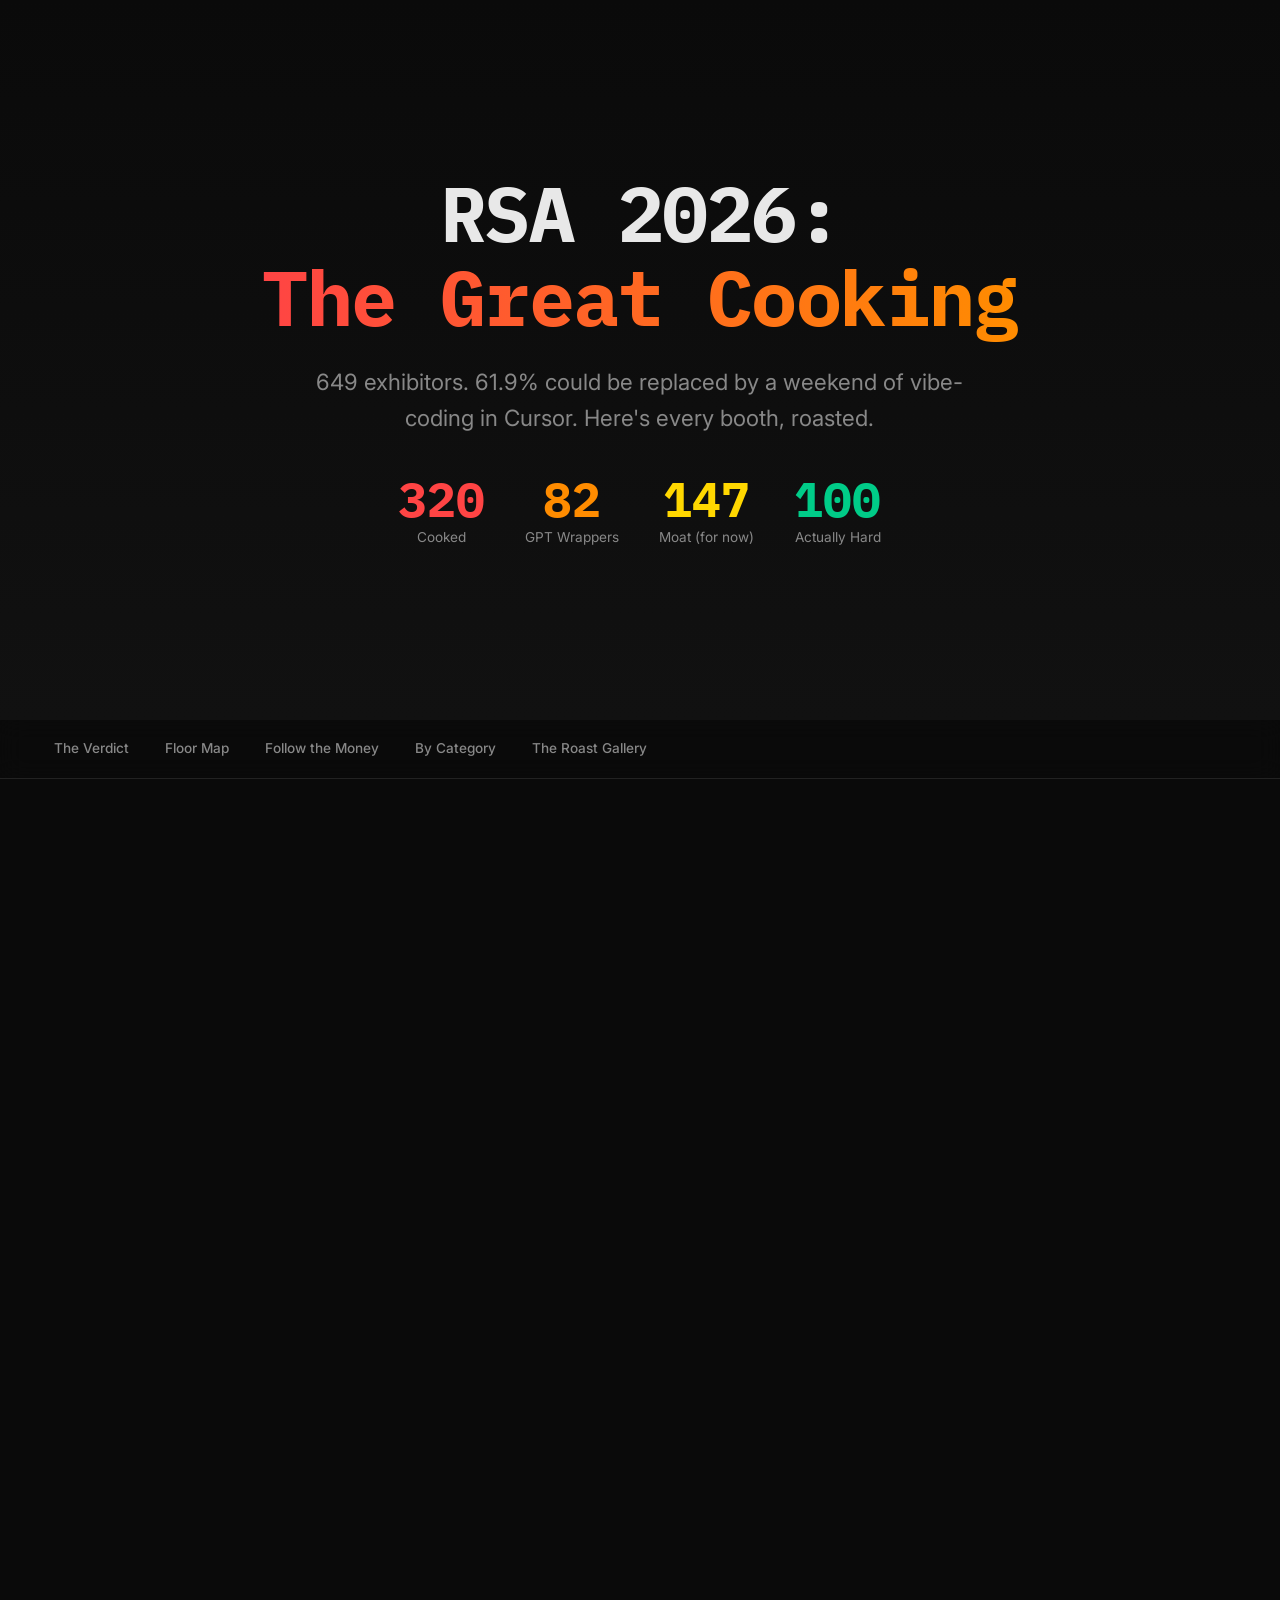
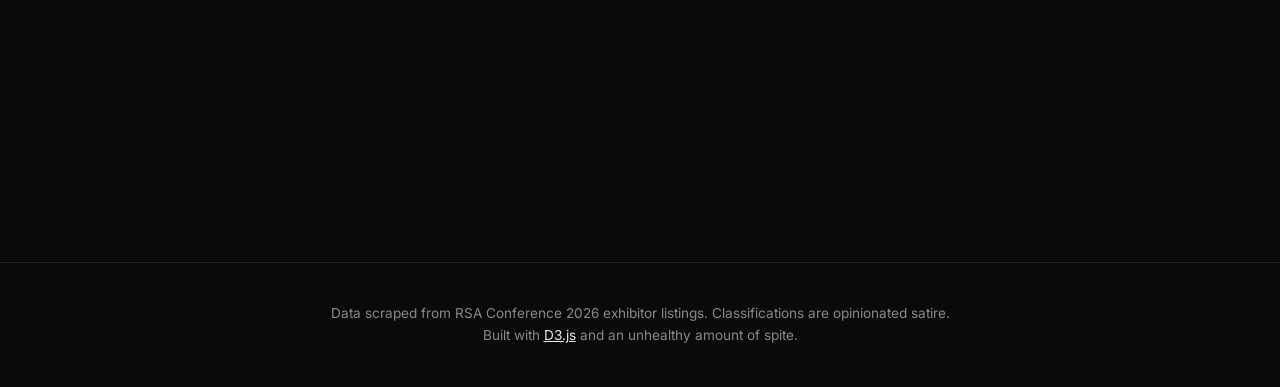
==== docs/index.html @ 8bdb275c "RSA 2026: The Great Cooking — interactive roast site 649 RSA exhibitors classified by AI replaceabil" ====
<!DOCTYPE html>
<html lang="en">
<head>
<meta charset="UTF-8">
<meta name="viewport" content="width=device-width, initial-scale=1.0">
<title>RSA 2026: The Great Cooking</title>
<link rel="preconnect" href="https://fonts.googleapis.com">
<link href="https://fonts.googleapis.com/css2?family=IBM+Plex+Mono:wght@400;600;700&family=Inter:wght@400;500;600;700&display=swap" rel="stylesheet">
<link rel="stylesheet" href="style.css">
</head>
<body>

<header id="hero">
  <div class="container">
    <h1 class="hero-title">RSA 2026:<br><span class="accent">The Great Cooking</span></h1>
    <p class="hero-sub" id="hero-sub"></p>
    <div class="hero-stats" id="hero-stats"></div>
  </div>
</header>

<nav id="sticky-nav">
  <div class="container nav-inner">
    <a href="#verdict">The Verdict</a>
    <a href="#floor-map">Floor Map</a>
    <a href="#money-chart">Follow the Money</a>
    <a href="#category-chart">By Category</a>
    <a href="#gallery">The Roast Gallery</a>
  </div>
</nav>

<section id="verdict" class="section">
  <div class="container">
    <h2 class="section-title">The Verdict</h2>
    <p class="section-intro">How many RSA exhibitors could be replaced by a weekend of vibe-coding?</p>
    <div class="chart-row">
      <div id="donut-chart" class="chart-container"></div>
      <div id="donut-legend" class="chart-legend"></div>
    </div>
  </div>
</section>

<section id="floor-map" class="section">
  <div class="container">
    <h2 class="section-title">The Expo Floor</h2>
    <p class="section-intro">Every booth, color-coded by how cooked they are. Hover to roast.</p>
    <div class="floor-controls">
      <button class="floor-btn active" data-hall="all">All Halls</button>
      <button class="floor-btn" data-hall="S">South Expo</button>
      <button class="floor-btn" data-hall="N">North Expo</button>
      <button class="floor-btn" data-hall="ESE">Early Stage</button>
      <button class="floor-btn" data-hall="NXT">Next Stage</button>
    </div>
    <div id="floor-svg" class="floor-container"></div>
  </div>
</section>

<section id="money-chart" class="section">
  <div class="container">
    <h2 class="section-title">Follow the Money</h2>
    <p class="section-intro">Sponsor tier vs. cookability. How much Diamond money is going to companies you could vibe-code in a weekend?</p>
    <div id="money-svg" class="chart-container wide"></div>
  </div>
</section>

<section id="category-chart" class="section">
  <div class="container">
    <h2 class="section-title">Cooked by Category</h2>
    <p class="section-intro">Some product categories are almost entirely red. SAST/SCA, we're looking at you.</p>
    <div id="category-svg" class="chart-container wide"></div>
  </div>
</section>

<section id="gallery" class="section">
  <div class="container">
    <h2 class="section-title">The Roast Gallery</h2>
    <p class="section-intro">All 649 exhibitors. Search, filter, and copy a Cursor prompt to replace the cooked ones.</p>
    <div class="gallery-controls">
      <input type="text" id="search-input" placeholder="Search companies..." class="search-box">
      <div class="filter-buttons" id="tier-filters">
        <button class="tier-btn active" data-tier="all">All</button>
        <button class="tier-btn" data-tier="cooked"><span class="dot cooked"></span>Cooked</button>
        <button class="tier-btn" data-tier="gpt_wrapper"><span class="dot gpt_wrapper"></span>GPT Wrapper</button>
        <button class="tier-btn" data-tier="moat_for_now"><span class="dot moat_for_now"></span>Moat (for now)</button>
        <button class="tier-btn" data-tier="actually_hard"><span class="dot actually_hard"></span>Actually Hard</button>
      </div>
    </div>
    <div id="gallery-count" class="gallery-count"></div>
    <div id="gallery-grid" class="gallery-grid"></div>
  </div>
</section>

<footer>
  <div class="container">
    <p>Data scraped from RSA Conference 2026 exhibitor listings. Classifications are opinionated satire.</p>
    <p>Built with <a href="https://d3js.org" target="_blank">D3.js</a> and an unhealthy amount of spite.</p>
  </div>
</footer>

<div id="tooltip" class="tooltip"></div>
<div id="toast" class="toast">Copied to clipboard!</div>

<script src="https://d3js.org/d3.v7.min.js"></script>
<script src="app.js"></script>
</body>
</html>
---- docs/style.css ----
:root {
  --bg: #0a0a0a;
  --bg-card: #141414;
  --bg-hover: #1a1a1a;
  --text: #e8e8e8;
  --text-muted: #888;
  --border: #222;
  --cooked: #ff4444;
  --gpt_wrapper: #ff8c00;
  --moat_for_now: #ffd700;
  --actually_hard: #00cc88;
  --accent: #ff4444;
  --font-mono: 'IBM Plex Mono', monospace;
  --font-body: 'Inter', -apple-system, sans-serif;
}

* { margin: 0; padding: 0; box-sizing: border-box; }

html { scroll-behavior: smooth; }

body {
  background: var(--bg);
  color: var(--text);
  font-family: var(--font-body);
  line-height: 1.6;
  -webkit-font-smoothing: antialiased;
}

.container {
  max-width: 1200px;
  margin: 0 auto;
  padding: 0 24px;
}

/* Hero */
#hero {
  min-height: 80vh;
  display: flex;
  align-items: center;
  justify-content: center;
  text-align: center;
  padding: 80px 24px;
  background: linear-gradient(180deg, #0a0a0a 0%, #111 100%);
}

.hero-title {
  font-family: var(--font-mono);
  font-size: clamp(2.5rem, 6vw, 5rem);
  font-weight: 700;
  line-height: 1.1;
  letter-spacing: -0.02em;
  margin-bottom: 24px;
}

.hero-title .accent {
  background: linear-gradient(90deg, var(--cooked), var(--gpt_wrapper));
  -webkit-background-clip: text;
  -webkit-text-fill-color: transparent;
  background-clip: text;
}

.hero-sub {
  font-size: clamp(1.1rem, 2vw, 1.4rem);
  color: var(--text-muted);
  max-width: 700px;
  margin: 0 auto 40px;
}

.hero-stats {
  display: flex;
  gap: 40px;
  justify-content: center;
  flex-wrap: wrap;
}

.hero-stat {
  text-align: center;
}

.hero-stat .number {
  font-family: var(--font-mono);
  font-size: 3rem;
  font-weight: 700;
  line-height: 1;
}

.hero-stat .label {
  font-size: 0.85rem;
  color: var(--text-muted);
  margin-top: 4px;
}

/* Sticky Nav */
#sticky-nav {
  position: sticky;
  top: 0;
  z-index: 100;
  background: rgba(10, 10, 10, 0.9);
  backdrop-filter: blur(12px);
  border-bottom: 1px solid var(--border);
}

.nav-inner {
  display: flex;
  gap: 8px;
  padding: 12px 0;
  overflow-x: auto;
  -ms-overflow-style: none;
  scrollbar-width: none;
}

.nav-inner::-webkit-scrollbar { display: none; }

.nav-inner a {
  color: var(--text-muted);
  text-decoration: none;
  font-size: 0.85rem;
  font-weight: 500;
  padding: 6px 14px;
  border-radius: 6px;
  white-space: nowrap;
  transition: all 0.2s;
}

.nav-inner a:hover {
  color: var(--text);
  background: var(--bg-hover);
}

/* Sections */
.section {
  padding: 80px 0;
  border-top: 1px solid var(--border);
}

.section-title {
  font-family: var(--font-mono);
  font-size: clamp(1.8rem, 3vw, 2.5rem);
  font-weight: 700;
  margin-bottom: 12px;
}

.section-intro {
  color: var(--text-muted);
  font-size: 1.1rem;
  max-width: 600px;
  margin-bottom: 40px;
}

/* Charts */
.chart-row {
  display: flex;
  gap: 40px;
  align-items: center;
  flex-wrap: wrap;
}

.chart-container { min-height: 300px; }
.chart-container.wide { width: 100%; }
.chart-container.wide svg { display: block; }

.chart-legend {
  display: flex;
  flex-direction: column;
  gap: 16px;
}

.legend-item {
  display: flex;
  align-items: center;
  gap: 12px;
  cursor: pointer;
  transition: opacity 0.2s;
}

.legend-item:hover { opacity: 0.8; }

.legend-swatch {
  width: 16px;
  height: 16px;
  border-radius: 3px;
  flex-shrink: 0;
}

.legend-label {
  font-size: 0.95rem;
  font-weight: 500;
}

.legend-count {
  font-family: var(--font-mono);
  font-size: 0.85rem;
  color: var(--text-muted);
}

.legend-pct {
  font-family: var(--font-mono);
  font-size: 1.5rem;
  font-weight: 700;
}

/* Floor Map */
.floor-controls {
  display: flex;
  gap: 8px;
  margin-bottom: 20px;
  flex-wrap: wrap;
}

.floor-btn {
  background: var(--bg-card);
  color: var(--text-muted);
  border: 1px solid var(--border);
  padding: 8px 16px;
  border-radius: 6px;
  cursor: pointer;
  font-size: 0.85rem;
  font-family: var(--font-body);
  transition: all 0.2s;
}

.floor-btn.active, .floor-btn:hover {
  background: var(--bg-hover);
  color: var(--text);
  border-color: var(--text-muted);
}

.floor-container {
  width: 100%;
  overflow-x: auto;
  background: var(--bg-card);
  border-radius: 12px;
  border: 1px solid var(--border);
  padding: 20px;
}

.floor-container svg {
  display: block;
  width: 100%;
  height: auto;
}

/* Gallery */
.gallery-controls {
  display: flex;
  gap: 16px;
  flex-wrap: wrap;
  align-items: center;
  margin-bottom: 16px;
}

.search-box {
  flex: 1;
  min-width: 200px;
  max-width: 400px;
  background: var(--bg-card);
  border: 1px solid var(--border);
  color: var(--text);
  padding: 10px 16px;
  border-radius: 8px;
  font-size: 1rem;
  font-family: var(--font-body);
  outline: none;
  transition: border-color 0.2s;
}

.search-box:focus { border-color: var(--text-muted); }
.search-box::placeholder { color: #555; }

.filter-buttons {
  display: flex;
  gap: 6px;
  flex-wrap: wrap;
}

.tier-btn {
  background: var(--bg-card);
  color: var(--text-muted);
  border: 1px solid var(--border);
  padding: 8px 14px;
  border-radius: 6px;
  cursor: pointer;
  font-size: 0.8rem;
  font-family: var(--font-body);
  display: flex;
  align-items: center;
  gap: 6px;
  transition: all 0.2s;
}

.tier-btn.active, .tier-btn:hover {
  background: var(--bg-hover);
  color: var(--text);
  border-color: var(--text-muted);
}

.dot {
  width: 8px;
  height: 8px;
  border-radius: 50%;
  display: inline-block;
}

.dot.cooked { background: var(--cooked); }
.dot.gpt_wrapper { background: var(--gpt_wrapper); }
.dot.moat_for_now { background: var(--moat_for_now); }
.dot.actually_hard { background: var(--actually_hard); }

.gallery-count {
  font-size: 0.85rem;
  color: var(--text-muted);
  margin-bottom: 20px;
}

.gallery-grid {
  display: grid;
  grid-template-columns: repeat(auto-fill, minmax(340px, 1fr));
  gap: 16px;
}

/* Cards */
.card {
  background: var(--bg-card);
  border: 1px solid var(--border);
  border-radius: 12px;
  padding: 20px;
  transition: transform 0.2s, border-color 0.2s;
  display: flex;
  flex-direction: column;
}

.card:hover {
  transform: translateY(-2px);
  border-color: var(--text-muted);
}

.card-header {
  display: flex;
  justify-content: space-between;
  align-items: flex-start;
  gap: 12px;
  margin-bottom: 12px;
}

.card-name {
  font-family: var(--font-mono);
  font-weight: 600;
  font-size: 1rem;
  line-height: 1.3;
}

.card-badge {
  font-size: 0.7rem;
  font-weight: 600;
  text-transform: uppercase;
  letter-spacing: 0.05em;
  padding: 3px 8px;
  border-radius: 4px;
  white-space: nowrap;
  flex-shrink: 0;
}

.card-badge.cooked { background: rgba(255,68,68,0.15); color: var(--cooked); }
.card-badge.gpt_wrapper { background: rgba(255,140,0,0.15); color: var(--gpt_wrapper); }
.card-badge.moat_for_now { background: rgba(255,215,0,0.15); color: var(--moat_for_now); }
.card-badge.actually_hard { background: rgba(0,204,136,0.15); color: var(--actually_hard); }

.card-booth {
  font-size: 0.8rem;
  color: var(--text-muted);
  margin-bottom: 8px;
}

.card-roast {
  font-size: 0.9rem;
  line-height: 1.5;
  color: #ccc;
  flex: 1;
  margin-bottom: 12px;
}

.card-cats {
  font-size: 0.75rem;
  color: var(--text-muted);
  margin-bottom: 12px;
}

.card-actions {
  display: flex;
  gap: 8px;
  margin-top: auto;
}

.cursor-btn {
  display: inline-flex;
  align-items: center;
  gap: 6px;
  background: linear-gradient(135deg, var(--cooked), #cc0033);
  color: white;
  border: none;
  padding: 8px 14px;
  border-radius: 6px;
  font-size: 0.8rem;
  font-weight: 600;
  font-family: var(--font-body);
  cursor: pointer;
  transition: opacity 0.2s, transform 0.1s;
}

.cursor-btn:hover { opacity: 0.9; }
.cursor-btn:active { transform: scale(0.97); }

/* Tooltip */
.tooltip {
  position: fixed;
  pointer-events: none;
  background: #1a1a1a;
  border: 1px solid #333;
  border-radius: 8px;
  padding: 12px 16px;
  font-size: 0.85rem;
  max-width: 350px;
  z-index: 200;
  opacity: 0;
  transition: opacity 0.15s;
  box-shadow: 0 8px 32px rgba(0,0,0,0.5);
}

.tooltip.visible { opacity: 1; }

.tooltip .tt-name {
  font-family: var(--font-mono);
  font-weight: 600;
  margin-bottom: 4px;
}

.tooltip .tt-roast {
  color: #aaa;
  font-size: 0.8rem;
  line-height: 1.4;
}

/* Toast */
.toast {
  position: fixed;
  bottom: 30px;
  left: 50%;
  transform: translateX(-50%) translateY(80px);
  background: var(--actually_hard);
  color: #000;
  padding: 12px 24px;
  border-radius: 8px;
  font-weight: 600;
  font-size: 0.9rem;
  z-index: 300;
  opacity: 0;
  transition: all 0.3s ease;
}

.toast.visible {
  opacity: 1;
  transform: translateX(-50%) translateY(0);
}

/* Card hover glow for cooked tier */
.card:has(.card-badge.cooked):hover {
  border-color: rgba(255, 68, 68, 0.3);
}

.card:has(.card-badge.gpt_wrapper):hover {
  border-color: rgba(255, 140, 0, 0.3);
}

.card:has(.card-badge.actually_hard):hover {
  border-color: rgba(0, 204, 136, 0.3);
}

/* Footer */
footer {
  padding: 40px 0;
  border-top: 1px solid var(--border);
  text-align: center;
  color: var(--text-muted);
  font-size: 0.85rem;
}

footer a { color: var(--text); }

/* Animations */
.section {
  opacity: 0;
  transform: translateY(30px);
  transition: opacity 0.6s ease, transform 0.6s ease;
}

.section.visible {
  opacity: 1;
  transform: translateY(0);
}

@keyframes countUp {
  from { opacity: 0; transform: translateY(20px); }
  to { opacity: 1; transform: translateY(0); }
}

.hero-stat {
  opacity: 0;
  animation: countUp 0.5s ease forwards;
}

.hero-stat:nth-child(1) { animation-delay: 0.2s; }
.hero-stat:nth-child(2) { animation-delay: 0.35s; }
.hero-stat:nth-child(3) { animation-delay: 0.5s; }
.hero-stat:nth-child(4) { animation-delay: 0.65s; }

/* Responsive */
@media (max-width: 768px) {
  .chart-row { flex-direction: column; }
  .gallery-grid { grid-template-columns: 1fr; }
  .hero-stats { gap: 24px; }
  .hero-stat .number { font-size: 2.2rem; }
  .section { padding: 50px 0; }
  .floor-controls { overflow-x: auto; flex-wrap: nowrap; }
  .gallery-controls { flex-direction: column; }
  .search-box { max-width: 100%; }
}
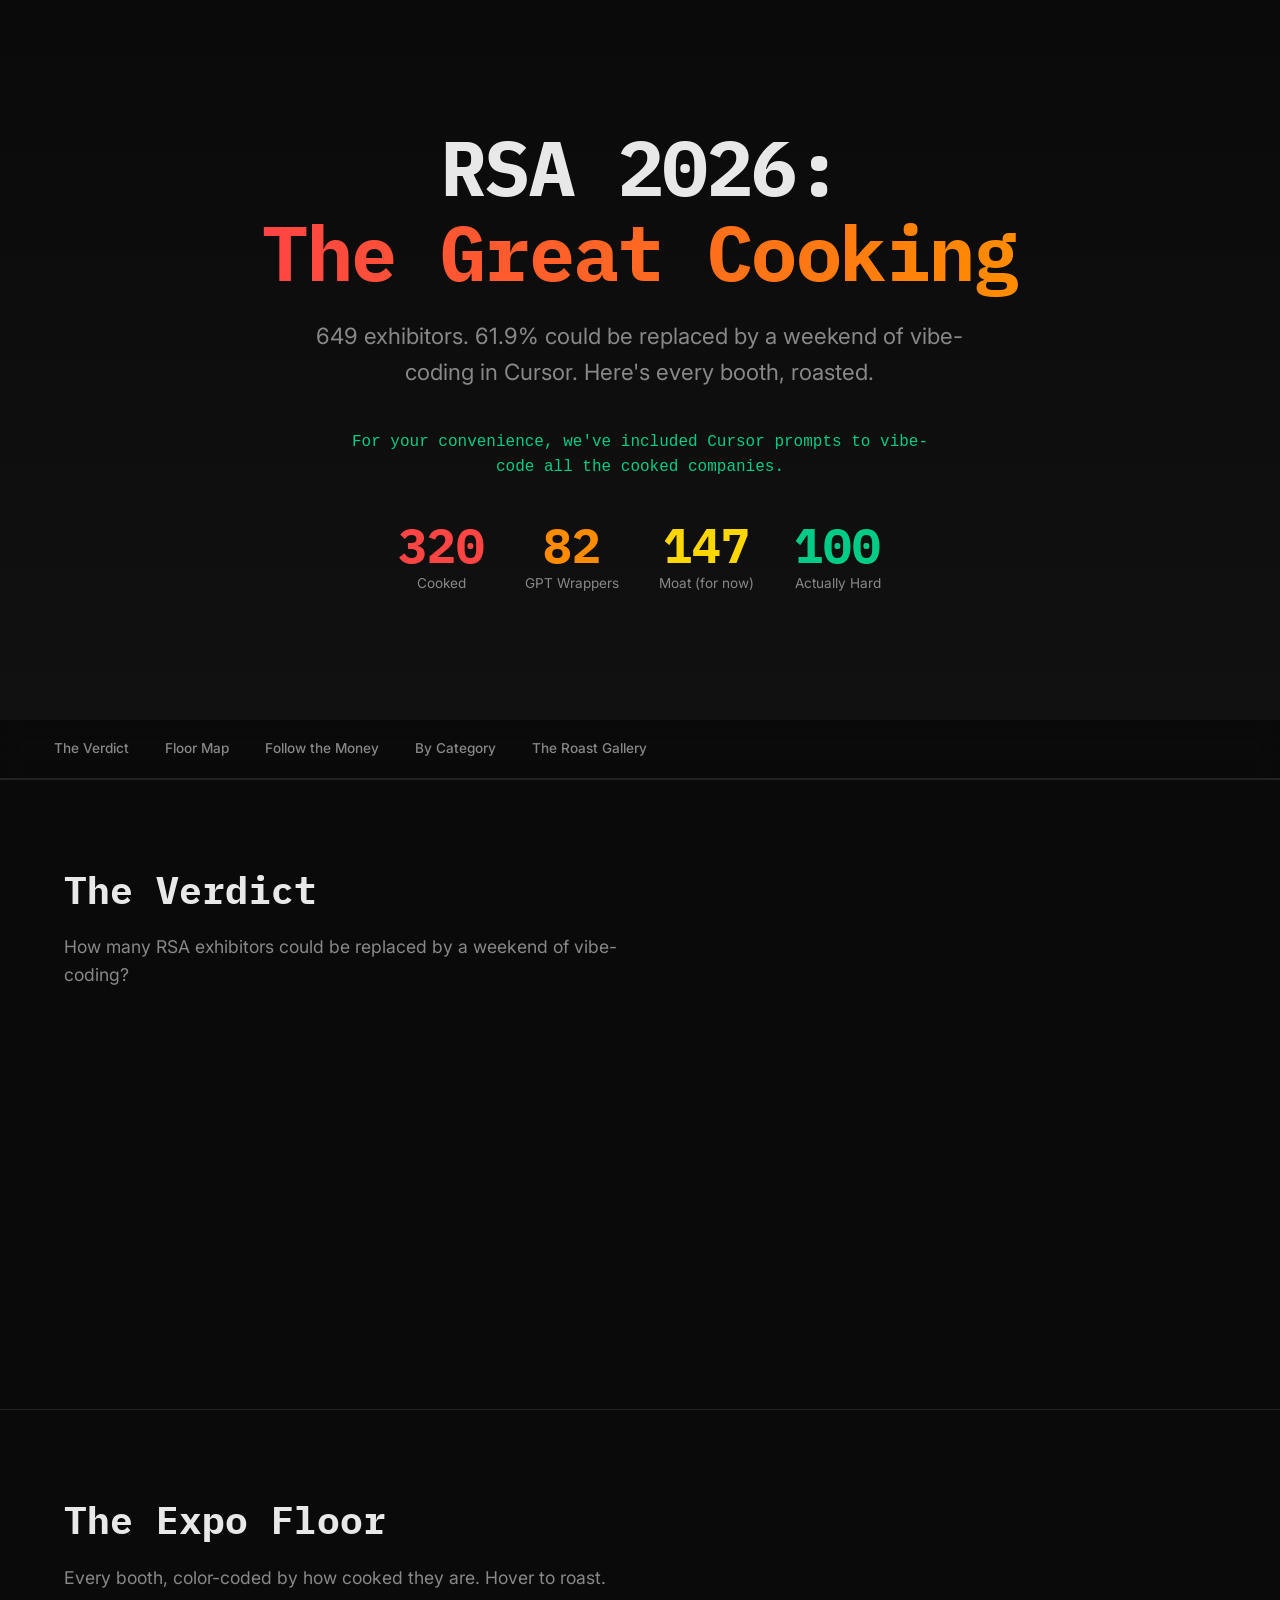
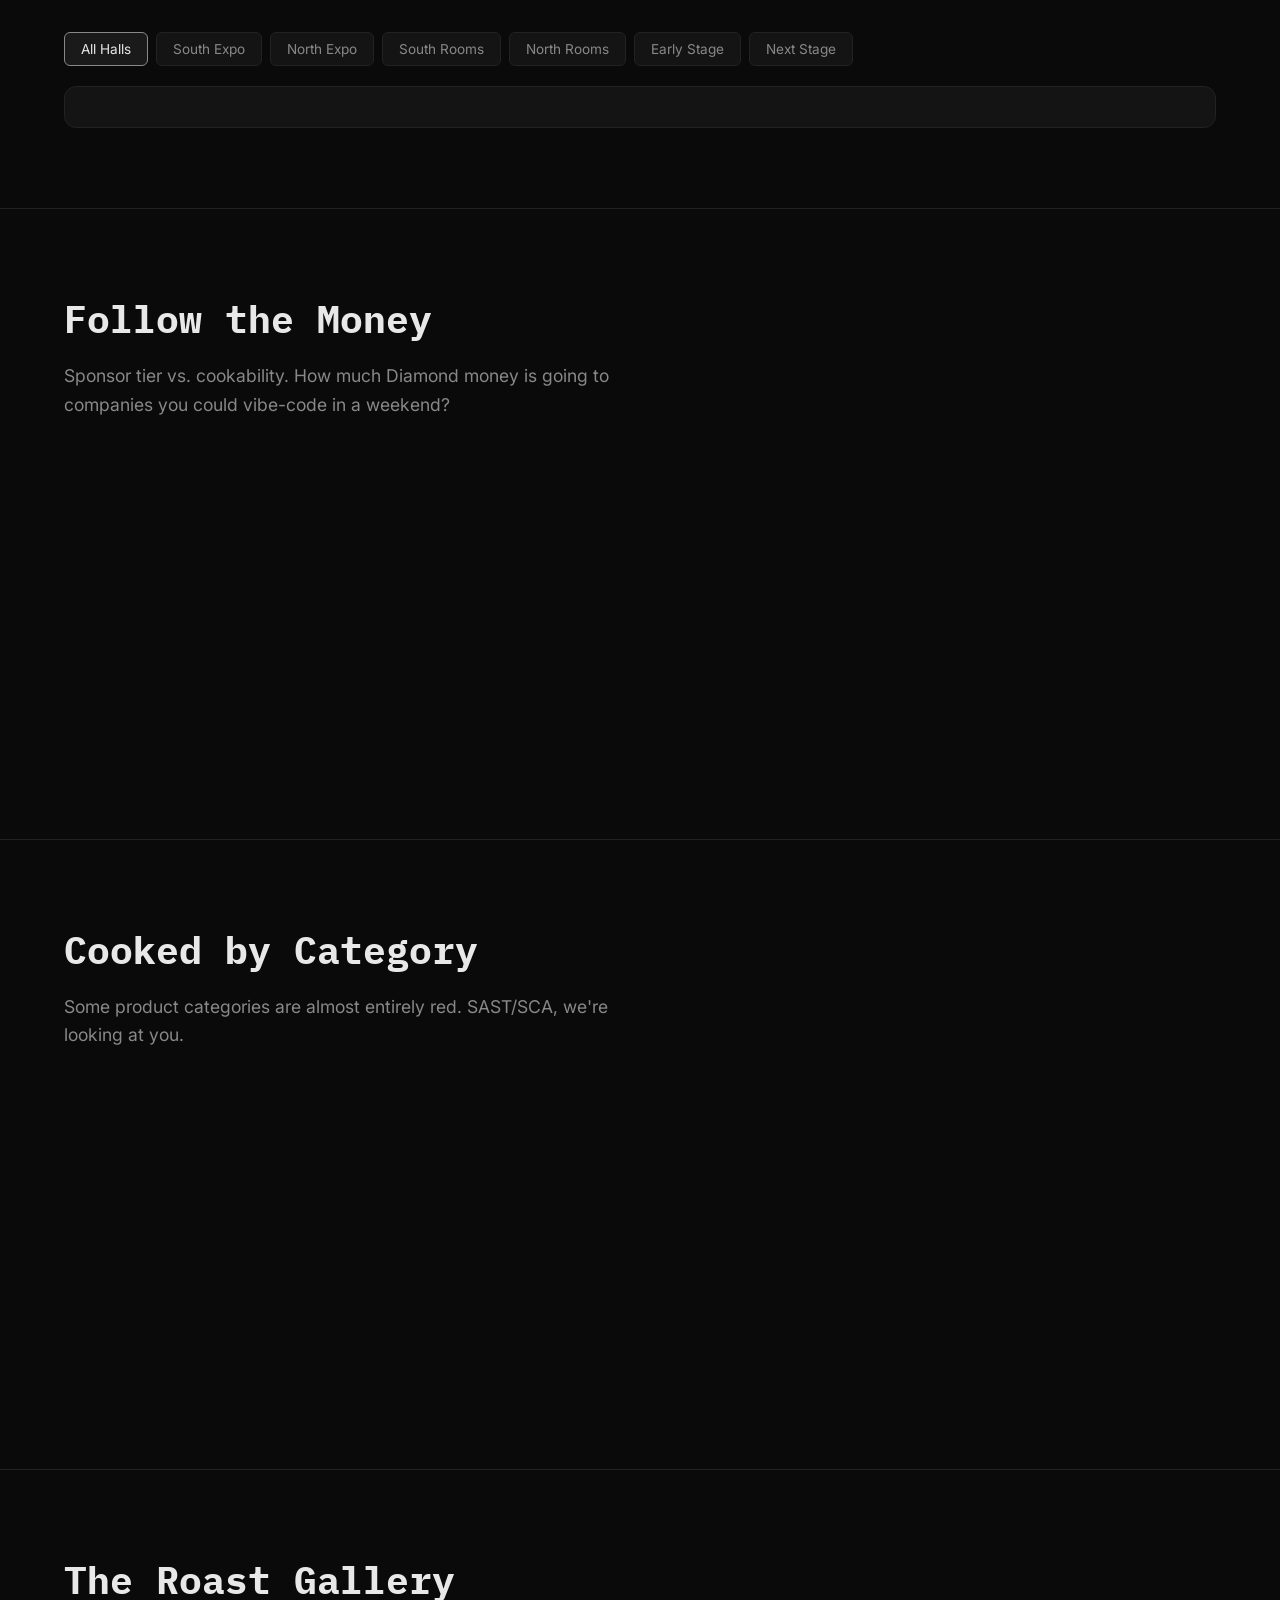
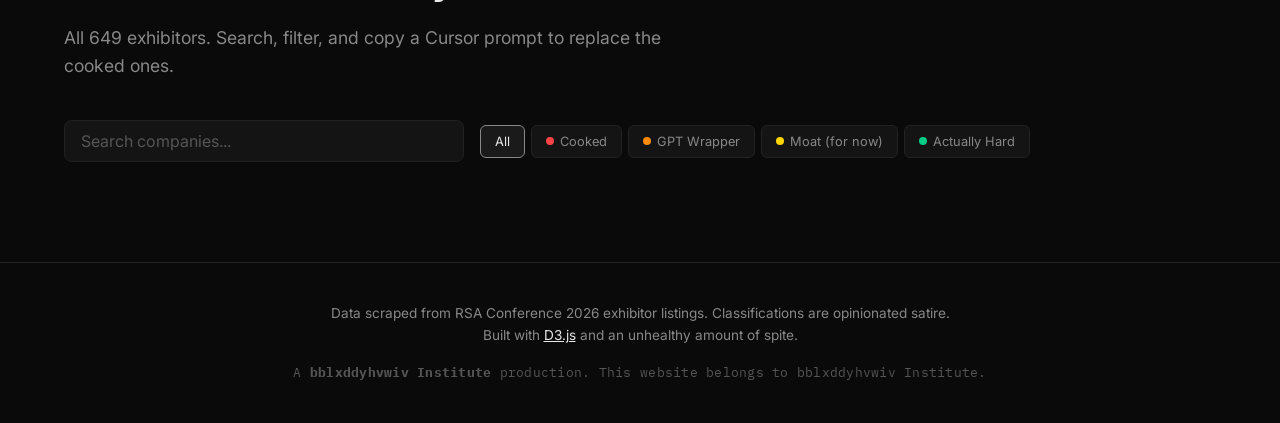
==== commit ac3ece76: "Real floor map, hero CTA, bblxddyhvwiv Institute footer - Floor map uses booth number grid coords fo" ====
--- a/docs/index.html
+++ b/docs/index.html
@@ -14,6 +14,7 @@
   <div class="container">
     <h1 class="hero-title">RSA 2026:<br><span class="accent">The Great Cooking</span></h1>
     <p class="hero-sub" id="hero-sub"></p>
+    <p class="hero-cta">For your convenience, we've included Cursor prompts to vibe-code all the cooked companies.</p>
     <div class="hero-stats" id="hero-stats"></div>
   </div>
 </header>
@@ -47,6 +48,8 @@
       <button class="floor-btn active" data-hall="all">All Halls</button>
       <button class="floor-btn" data-hall="S">South Expo</button>
       <button class="floor-btn" data-hall="N">North Expo</button>
+      <button class="floor-btn" data-hall="MRS">South Rooms</button>
+      <button class="floor-btn" data-hall="MRN">North Rooms</button>
       <button class="floor-btn" data-hall="ESE">Early Stage</button>
       <button class="floor-btn" data-hall="NXT">Next Stage</button>
     </div>
@@ -93,6 +96,7 @@
   <div class="container">
     <p>Data scraped from RSA Conference 2026 exhibitor listings. Classifications are opinionated satire.</p>
     <p>Built with <a href="https://d3js.org" target="_blank">D3.js</a> and an unhealthy amount of spite.</p>
+    <p class="footer-institute">A <strong>bblxddyhvwiv Institute</strong> production. This website belongs to bblxddyhvwiv Institute.</p>
   </div>
 </footer>
 
--- a/docs/style.css
+++ b/docs/style.css
@@ -64,6 +64,15 @@
   color: var(--text-muted);
   max-width: 700px;
   margin: 0 auto 40px;
+}
+
+.hero-cta {
+  font-size: 1rem;
+  color: var(--actually_hard);
+  font-family: var(--font-mono);
+  font-weight: 500;
+  margin: 0 auto 40px;
+  max-width: 600px;
 }
 
 .hero-stats {
@@ -486,32 +495,28 @@
 
 footer a { color: var(--text); }
 
+.footer-institute {
+  margin-top: 16px;
+  font-family: var(--font-mono);
+  font-size: 0.8rem;
+  color: #555;
+  letter-spacing: 0.02em;
+}
+
 /* Animations */
-.section {
-  opacity: 0;
-  transform: translateY(30px);
-  transition: opacity 0.6s ease, transform 0.6s ease;
-}
-
-.section.visible {
-  opacity: 1;
-  transform: translateY(0);
-}
-
-@keyframes countUp {
+
+@keyframes fadeInUp {
   from { opacity: 0; transform: translateY(20px); }
   to { opacity: 1; transform: translateY(0); }
 }
 
 .hero-stat {
-  opacity: 0;
-  animation: countUp 0.5s ease forwards;
-}
-
-.hero-stat:nth-child(1) { animation-delay: 0.2s; }
-.hero-stat:nth-child(2) { animation-delay: 0.35s; }
-.hero-stat:nth-child(3) { animation-delay: 0.5s; }
-.hero-stat:nth-child(4) { animation-delay: 0.65s; }
+  animation: fadeInUp 0.5s ease both;
+}
+
+.hero-stat:nth-child(2) { animation-delay: 0.15s; }
+.hero-stat:nth-child(3) { animation-delay: 0.3s; }
+.hero-stat:nth-child(4) { animation-delay: 0.45s; }
 
 /* Responsive */
 @media (max-width: 768px) {
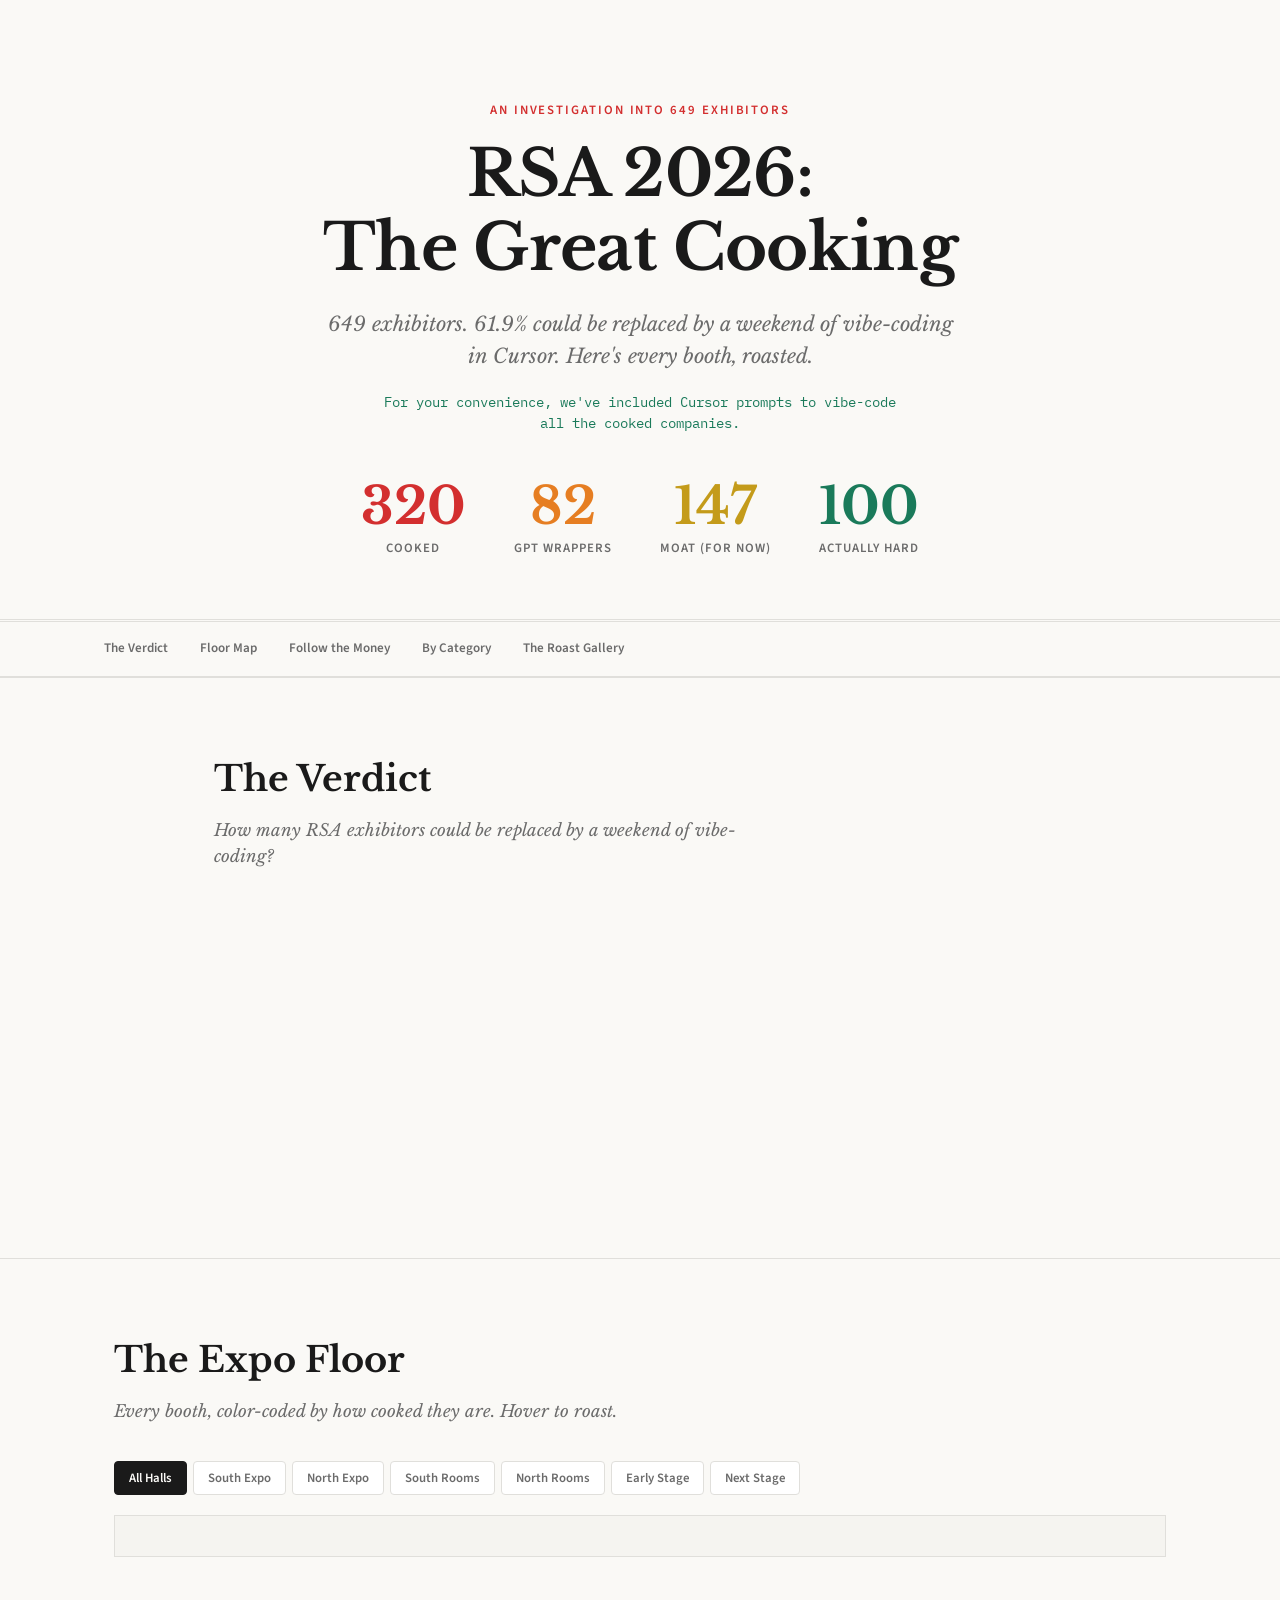
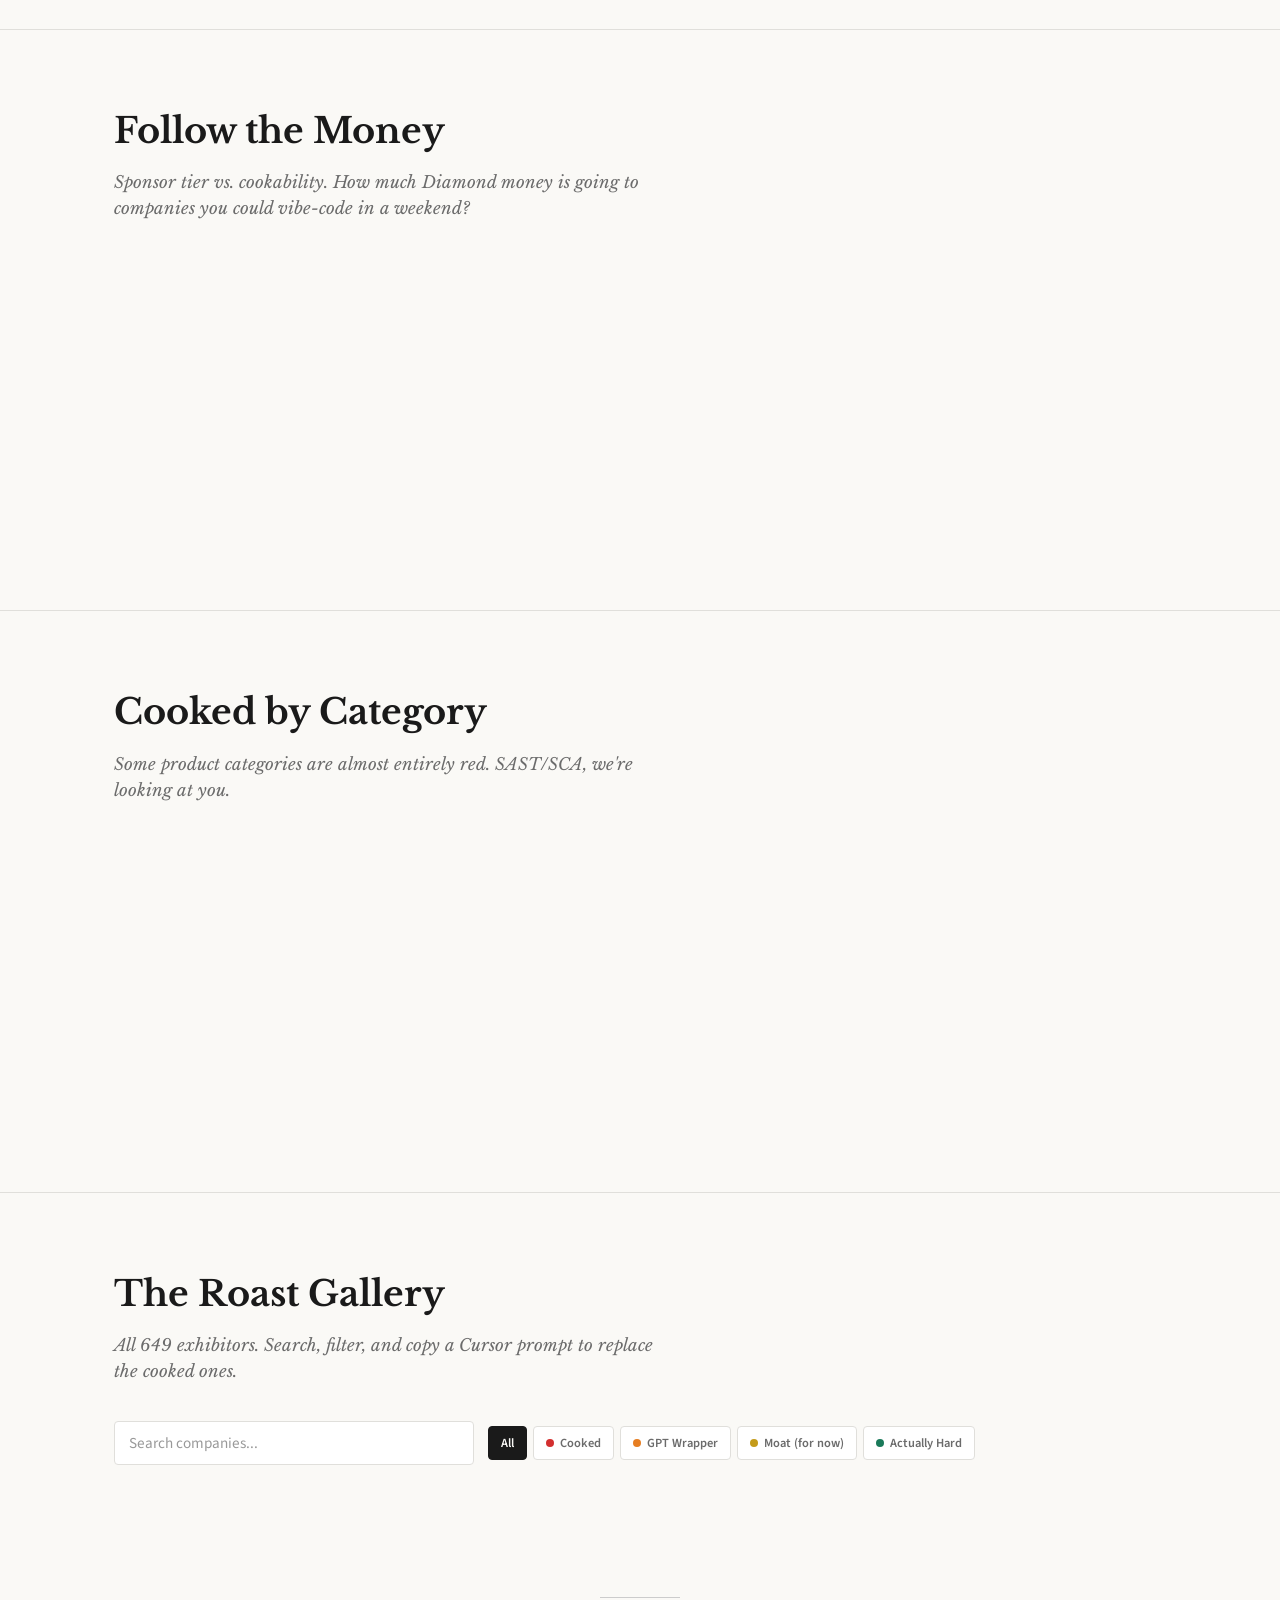
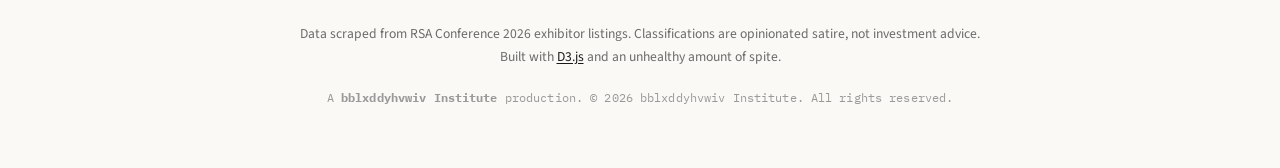
==== commit 2d245f91: "NYT-style redesign: serif typography, light theme, prompt modal - Swap dark theme for cream/off-whit" ====
--- a/docs/index.html
+++ b/docs/index.html
@@ -5,14 +5,15 @@
 <meta name="viewport" content="width=device-width, initial-scale=1.0">
 <title>RSA 2026: The Great Cooking</title>
 <link rel="preconnect" href="https://fonts.googleapis.com">
-<link href="https://fonts.googleapis.com/css2?family=IBM+Plex+Mono:wght@400;600;700&family=Inter:wght@400;500;600;700&display=swap" rel="stylesheet">
+<link href="https://fonts.googleapis.com/css2?family=Libre+Baskerville:ital,wght@0,400;0,700;1,400&family=Source+Sans+3:wght@400;600;700&family=IBM+Plex+Mono:wght@400;500&display=swap" rel="stylesheet">
 <link rel="stylesheet" href="style.css">
 </head>
 <body>
 
 <header id="hero">
   <div class="container">
-    <h1 class="hero-title">RSA 2026:<br><span class="accent">The Great Cooking</span></h1>
+    <p class="hero-kicker">An investigation into 649 exhibitors</p>
+    <h1 class="hero-title">RSA 2026:<br>The Great Cooking</h1>
     <p class="hero-sub" id="hero-sub"></p>
     <p class="hero-cta">For your convenience, we've included Cursor prompts to vibe-code all the cooked companies.</p>
     <div class="hero-stats" id="hero-stats"></div>
@@ -30,7 +31,7 @@
 </nav>
 
 <section id="verdict" class="section">
-  <div class="container">
+  <div class="container narrow">
     <h2 class="section-title">The Verdict</h2>
     <p class="section-intro">How many RSA exhibitors could be replaced by a weekend of vibe-coding?</p>
     <div class="chart-row">
@@ -94,14 +95,29 @@
 
 <footer>
   <div class="container">
-    <p>Data scraped from RSA Conference 2026 exhibitor listings. Classifications are opinionated satire.</p>
+    <div class="footer-rule"></div>
+    <p>Data scraped from RSA Conference 2026 exhibitor listings. Classifications are opinionated satire, not investment advice.</p>
     <p>Built with <a href="https://d3js.org" target="_blank">D3.js</a> and an unhealthy amount of spite.</p>
-    <p class="footer-institute">A <strong>bblxddyhvwiv Institute</strong> production. This website belongs to bblxddyhvwiv Institute.</p>
+    <p class="footer-institute">A <strong>bblxddyhvwiv Institute</strong> production. &copy; 2026 bblxddyhvwiv Institute. All rights reserved.</p>
   </div>
 </footer>
 
 <div id="tooltip" class="tooltip"></div>
-<div id="toast" class="toast">Copied to clipboard!</div>
+<div id="toast" class="toast">Copied to clipboard</div>
+
+<div id="prompt-modal" class="modal-overlay">
+  <div class="modal">
+    <div class="modal-header">
+      <h3 class="modal-title" id="modal-title"></h3>
+      <button class="modal-close" id="modal-close">&times;</button>
+    </div>
+    <p class="modal-sub">Paste this into Cursor to build a replacement.</p>
+    <pre class="modal-prompt" id="modal-prompt"></pre>
+    <div class="modal-actions">
+      <button class="modal-copy" id="modal-copy">Copy to clipboard</button>
+    </div>
+  </div>
+</div>
 
 <script src="https://d3js.org/d3.v7.min.js"></script>
 <script src="app.js"></script>
--- a/docs/style.css
+++ b/docs/style.css
@@ -1,102 +1,113 @@
 :root {
-  --bg: #0a0a0a;
-  --bg-card: #141414;
-  --bg-hover: #1a1a1a;
-  --text: #e8e8e8;
-  --text-muted: #888;
-  --border: #222;
-  --cooked: #ff4444;
-  --gpt_wrapper: #ff8c00;
-  --moat_for_now: #ffd700;
-  --actually_hard: #00cc88;
-  --accent: #ff4444;
+  --bg: #faf9f6;
+  --bg-card: #fff;
+  --bg-hover: #f0efec;
+  --text: #1a1a1a;
+  --text-muted: #6b6b6b;
+  --text-light: #999;
+  --border: #e0dfdb;
+  --border-heavy: #ccc;
+  --cooked: #d32f2f;
+  --gpt_wrapper: #e67e22;
+  --moat_for_now: #c49b1a;
+  --actually_hard: #1a7a5a;
+  --accent: #d32f2f;
+  --font-serif: 'Libre Baskerville', Georgia, serif;
+  --font-sans: 'Source Sans 3', -apple-system, sans-serif;
   --font-mono: 'IBM Plex Mono', monospace;
-  --font-body: 'Inter', -apple-system, sans-serif;
 }
 
 * { margin: 0; padding: 0; box-sizing: border-box; }
-
 html { scroll-behavior: smooth; }
 
 body {
   background: var(--bg);
   color: var(--text);
-  font-family: var(--font-body);
-  line-height: 1.6;
+  font-family: var(--font-sans);
+  font-size: 17px;
+  line-height: 1.65;
   -webkit-font-smoothing: antialiased;
 }
 
 .container {
-  max-width: 1200px;
+  max-width: 1100px;
   margin: 0 auto;
   padding: 0 24px;
 }
 
+.container.narrow {
+  max-width: 900px;
+}
+
 /* Hero */
 #hero {
-  min-height: 80vh;
-  display: flex;
-  align-items: center;
-  justify-content: center;
+  padding: 100px 24px 60px;
   text-align: center;
-  padding: 80px 24px;
-  background: linear-gradient(180deg, #0a0a0a 0%, #111 100%);
+  border-bottom: 3px double var(--border);
+}
+
+.hero-kicker {
+  font-family: var(--font-sans);
+  font-size: 0.8rem;
+  font-weight: 600;
+  text-transform: uppercase;
+  letter-spacing: 0.15em;
+  color: var(--accent);
+  margin-bottom: 16px;
 }
 
 .hero-title {
-  font-family: var(--font-mono);
-  font-size: clamp(2.5rem, 6vw, 5rem);
+  font-family: var(--font-serif);
+  font-size: clamp(2.4rem, 5.5vw, 4rem);
   font-weight: 700;
-  line-height: 1.1;
-  letter-spacing: -0.02em;
+  line-height: 1.15;
+  letter-spacing: -0.01em;
   margin-bottom: 24px;
-}
-
-.hero-title .accent {
-  background: linear-gradient(90deg, var(--cooked), var(--gpt_wrapper));
-  -webkit-background-clip: text;
-  -webkit-text-fill-color: transparent;
-  background-clip: text;
+  color: var(--text);
 }
 
 .hero-sub {
-  font-size: clamp(1.1rem, 2vw, 1.4rem);
-  color: var(--text-muted);
-  max-width: 700px;
-  margin: 0 auto 40px;
+  font-family: var(--font-serif);
+  font-style: italic;
+  font-size: clamp(1.05rem, 1.8vw, 1.25rem);
+  color: var(--text-muted);
+  max-width: 640px;
+  margin: 0 auto 20px;
+  line-height: 1.6;
 }
 
 .hero-cta {
-  font-size: 1rem;
+  font-family: var(--font-mono);
+  font-size: 0.85rem;
   color: var(--actually_hard);
-  font-family: var(--font-mono);
-  font-weight: 500;
-  margin: 0 auto 40px;
-  max-width: 600px;
+  max-width: 520px;
+  margin: 0 auto 48px;
+  line-height: 1.5;
 }
 
 .hero-stats {
   display: flex;
-  gap: 40px;
+  gap: 48px;
   justify-content: center;
   flex-wrap: wrap;
 }
 
-.hero-stat {
-  text-align: center;
-}
+.hero-stat { text-align: center; }
 
 .hero-stat .number {
-  font-family: var(--font-mono);
-  font-size: 3rem;
+  font-family: var(--font-serif);
+  font-size: 3.2rem;
   font-weight: 700;
   line-height: 1;
 }
 
 .hero-stat .label {
-  font-size: 0.85rem;
-  color: var(--text-muted);
-  margin-top: 4px;
+  font-size: 0.8rem;
+  font-weight: 600;
+  text-transform: uppercase;
+  letter-spacing: 0.08em;
+  color: var(--text-muted);
+  margin-top: 6px;
 }
 
 /* Sticky Nav */
@@ -104,31 +115,29 @@
   position: sticky;
   top: 0;
   z-index: 100;
-  background: rgba(10, 10, 10, 0.9);
-  backdrop-filter: blur(12px);
+  background: rgba(250, 249, 246, 0.95);
+  backdrop-filter: blur(8px);
   border-bottom: 1px solid var(--border);
 }
 
 .nav-inner {
   display: flex;
-  gap: 8px;
-  padding: 12px 0;
+  gap: 4px;
+  padding: 10px 0;
   overflow-x: auto;
-  -ms-overflow-style: none;
   scrollbar-width: none;
 }
-
 .nav-inner::-webkit-scrollbar { display: none; }
 
 .nav-inner a {
   color: var(--text-muted);
   text-decoration: none;
-  font-size: 0.85rem;
-  font-weight: 500;
+  font-size: 0.82rem;
+  font-weight: 600;
   padding: 6px 14px;
-  border-radius: 6px;
+  border-radius: 4px;
   white-space: nowrap;
-  transition: all 0.2s;
+  transition: all 0.15s;
 }
 
 .nav-inner a:hover {
@@ -138,80 +147,75 @@
 
 /* Sections */
 .section {
-  padding: 80px 0;
+  padding: 72px 0;
   border-top: 1px solid var(--border);
 }
 
 .section-title {
-  font-family: var(--font-mono);
-  font-size: clamp(1.8rem, 3vw, 2.5rem);
+  font-family: var(--font-serif);
+  font-size: clamp(1.6rem, 2.8vw, 2.2rem);
   font-weight: 700;
-  margin-bottom: 12px;
+  margin-bottom: 10px;
+  color: var(--text);
 }
 
 .section-intro {
-  color: var(--text-muted);
-  font-size: 1.1rem;
-  max-width: 600px;
-  margin-bottom: 40px;
+  font-family: var(--font-serif);
+  font-style: italic;
+  color: var(--text-muted);
+  font-size: 1.05rem;
+  max-width: 560px;
+  margin-bottom: 36px;
+  line-height: 1.55;
 }
 
 /* Charts */
 .chart-row {
   display: flex;
-  gap: 40px;
+  gap: 48px;
   align-items: center;
   flex-wrap: wrap;
 }
 
-.chart-container { min-height: 300px; }
+.chart-container { min-height: 280px; }
 .chart-container.wide { width: 100%; }
 .chart-container.wide svg { display: block; }
 
 .chart-legend {
   display: flex;
   flex-direction: column;
-  gap: 16px;
+  gap: 18px;
 }
 
 .legend-item {
   display: flex;
   align-items: center;
   gap: 12px;
-  cursor: pointer;
-  transition: opacity 0.2s;
-}
-
-.legend-item:hover { opacity: 0.8; }
+}
 
 .legend-swatch {
-  width: 16px;
-  height: 16px;
-  border-radius: 3px;
+  width: 14px;
+  height: 14px;
+  border-radius: 2px;
   flex-shrink: 0;
 }
 
 .legend-label {
   font-size: 0.95rem;
-  font-weight: 500;
+  font-weight: 600;
+  color: var(--text);
 }
 
 .legend-count {
   font-family: var(--font-mono);
-  font-size: 0.85rem;
-  color: var(--text-muted);
-}
-
-.legend-pct {
-  font-family: var(--font-mono);
-  font-size: 1.5rem;
-  font-weight: 700;
+  font-size: 0.82rem;
+  color: var(--text-muted);
 }
 
 /* Floor Map */
 .floor-controls {
   display: flex;
-  gap: 8px;
+  gap: 6px;
   margin-bottom: 20px;
   flex-wrap: wrap;
 }
@@ -220,25 +224,25 @@
   background: var(--bg-card);
   color: var(--text-muted);
   border: 1px solid var(--border);
-  padding: 8px 16px;
-  border-radius: 6px;
+  padding: 7px 14px;
+  border-radius: 4px;
   cursor: pointer;
-  font-size: 0.85rem;
-  font-family: var(--font-body);
-  transition: all 0.2s;
+  font-size: 0.8rem;
+  font-family: var(--font-sans);
+  font-weight: 600;
+  transition: all 0.15s;
 }
 
 .floor-btn.active, .floor-btn:hover {
-  background: var(--bg-hover);
-  color: var(--text);
-  border-color: var(--text-muted);
+  background: var(--text);
+  color: var(--bg);
+  border-color: var(--text);
 }
 
 .floor-container {
   width: 100%;
   overflow-x: auto;
-  background: var(--bg-card);
-  border-radius: 12px;
+  background: #f5f4f0;
   border: 1px solid var(--border);
   padding: 20px;
 }
@@ -252,73 +256,72 @@
 /* Gallery */
 .gallery-controls {
   display: flex;
-  gap: 16px;
+  gap: 14px;
   flex-wrap: wrap;
   align-items: center;
-  margin-bottom: 16px;
+  margin-bottom: 14px;
 }
 
 .search-box {
   flex: 1;
   min-width: 200px;
-  max-width: 400px;
+  max-width: 360px;
   background: var(--bg-card);
   border: 1px solid var(--border);
   color: var(--text);
-  padding: 10px 16px;
-  border-radius: 8px;
-  font-size: 1rem;
-  font-family: var(--font-body);
+  padding: 10px 14px;
+  border-radius: 4px;
+  font-size: 0.95rem;
+  font-family: var(--font-sans);
   outline: none;
-  transition: border-color 0.2s;
-}
-
-.search-box:focus { border-color: var(--text-muted); }
-.search-box::placeholder { color: #555; }
-
-.filter-buttons {
-  display: flex;
-  gap: 6px;
-  flex-wrap: wrap;
-}
+  transition: border-color 0.15s;
+}
+.search-box:focus { border-color: var(--text); }
+.search-box::placeholder { color: var(--text-light); }
+
+.filter-buttons { display: flex; gap: 6px; flex-wrap: wrap; }
 
 .tier-btn {
   background: var(--bg-card);
   color: var(--text-muted);
   border: 1px solid var(--border);
-  padding: 8px 14px;
-  border-radius: 6px;
+  padding: 7px 12px;
+  border-radius: 4px;
   cursor: pointer;
-  font-size: 0.8rem;
-  font-family: var(--font-body);
+  font-size: 0.78rem;
+  font-family: var(--font-sans);
+  font-weight: 600;
   display: flex;
   align-items: center;
   gap: 6px;
-  transition: all 0.2s;
+  transition: all 0.15s;
 }
 
 .tier-btn.active, .tier-btn:hover {
-  background: var(--bg-hover);
-  color: var(--text);
-  border-color: var(--text-muted);
+  background: var(--text);
+  color: var(--bg);
+  border-color: var(--text);
+}
+
+.tier-btn.active .dot, .tier-btn:hover .dot {
+  box-shadow: 0 0 0 1px var(--bg);
 }
 
 .dot {
-  width: 8px;
-  height: 8px;
+  width: 8px; height: 8px;
   border-radius: 50%;
   display: inline-block;
 }
-
 .dot.cooked { background: var(--cooked); }
 .dot.gpt_wrapper { background: var(--gpt_wrapper); }
 .dot.moat_for_now { background: var(--moat_for_now); }
 .dot.actually_hard { background: var(--actually_hard); }
 
 .gallery-count {
-  font-size: 0.85rem;
+  font-size: 0.82rem;
   color: var(--text-muted);
   margin-bottom: 20px;
+  font-family: var(--font-mono);
 }
 
 .gallery-grid {
@@ -331,16 +334,14 @@
 .card {
   background: var(--bg-card);
   border: 1px solid var(--border);
-  border-radius: 12px;
-  padding: 20px;
-  transition: transform 0.2s, border-color 0.2s;
+  padding: 20px 22px;
+  transition: box-shadow 0.2s;
   display: flex;
   flex-direction: column;
 }
 
 .card:hover {
-  transform: translateY(-2px);
-  border-color: var(--text-muted);
+  box-shadow: 0 2px 12px rgba(0,0,0,0.08);
 }
 
 .card-header {
@@ -348,50 +349,54 @@
   justify-content: space-between;
   align-items: flex-start;
   gap: 12px;
-  margin-bottom: 12px;
+  margin-bottom: 8px;
 }
 
 .card-name {
-  font-family: var(--font-mono);
-  font-weight: 600;
-  font-size: 1rem;
+  font-family: var(--font-serif);
+  font-weight: 700;
+  font-size: 0.95rem;
   line-height: 1.3;
+  color: var(--text);
 }
 
 .card-badge {
-  font-size: 0.7rem;
-  font-weight: 600;
+  font-family: var(--font-mono);
+  font-size: 0.65rem;
+  font-weight: 500;
   text-transform: uppercase;
-  letter-spacing: 0.05em;
+  letter-spacing: 0.06em;
   padding: 3px 8px;
-  border-radius: 4px;
+  border-radius: 2px;
   white-space: nowrap;
   flex-shrink: 0;
 }
 
-.card-badge.cooked { background: rgba(255,68,68,0.15); color: var(--cooked); }
-.card-badge.gpt_wrapper { background: rgba(255,140,0,0.15); color: var(--gpt_wrapper); }
-.card-badge.moat_for_now { background: rgba(255,215,0,0.15); color: var(--moat_for_now); }
-.card-badge.actually_hard { background: rgba(0,204,136,0.15); color: var(--actually_hard); }
+.card-badge.cooked { background: #fce4e4; color: var(--cooked); }
+.card-badge.gpt_wrapper { background: #fdecd0; color: var(--gpt_wrapper); }
+.card-badge.moat_for_now { background: #f5edc8; color: var(--moat_for_now); }
+.card-badge.actually_hard { background: #d4ede3; color: var(--actually_hard); }
 
 .card-booth {
-  font-size: 0.8rem;
-  color: var(--text-muted);
-  margin-bottom: 8px;
+  font-family: var(--font-mono);
+  font-size: 0.75rem;
+  color: var(--text-light);
+  margin-bottom: 10px;
 }
 
 .card-roast {
-  font-size: 0.9rem;
-  line-height: 1.5;
-  color: #ccc;
+  font-size: 0.92rem;
+  line-height: 1.55;
+  color: var(--text-muted);
   flex: 1;
   margin-bottom: 12px;
 }
 
 .card-cats {
-  font-size: 0.75rem;
-  color: var(--text-muted);
-  margin-bottom: 12px;
+  font-family: var(--font-mono);
+  font-size: 0.7rem;
+  color: var(--text-light);
+  margin-bottom: 14px;
 }
 
 .card-actions {
@@ -404,49 +409,48 @@
   display: inline-flex;
   align-items: center;
   gap: 6px;
-  background: linear-gradient(135deg, var(--cooked), #cc0033);
-  color: white;
+  background: var(--text);
+  color: var(--bg);
   border: none;
   padding: 8px 14px;
-  border-radius: 6px;
-  font-size: 0.8rem;
-  font-weight: 600;
-  font-family: var(--font-body);
+  border-radius: 3px;
+  font-size: 0.78rem;
+  font-weight: 600;
+  font-family: var(--font-sans);
   cursor: pointer;
-  transition: opacity 0.2s, transform 0.1s;
-}
-
-.cursor-btn:hover { opacity: 0.9; }
-.cursor-btn:active { transform: scale(0.97); }
+  transition: opacity 0.15s;
+}
+.cursor-btn:hover { opacity: 0.8; }
 
 /* Tooltip */
 .tooltip {
   position: fixed;
   pointer-events: none;
-  background: #1a1a1a;
-  border: 1px solid #333;
-  border-radius: 8px;
+  background: var(--text);
+  color: #f5f5f5;
+  border-radius: 4px;
   padding: 12px 16px;
-  font-size: 0.85rem;
-  max-width: 350px;
+  font-size: 0.82rem;
+  max-width: 340px;
   z-index: 200;
   opacity: 0;
-  transition: opacity 0.15s;
-  box-shadow: 0 8px 32px rgba(0,0,0,0.5);
-}
-
+  transition: opacity 0.12s;
+  box-shadow: 0 4px 20px rgba(0,0,0,0.2);
+  font-family: var(--font-sans);
+}
 .tooltip.visible { opacity: 1; }
 
 .tooltip .tt-name {
-  font-family: var(--font-mono);
-  font-weight: 600;
+  font-family: var(--font-serif);
+  font-weight: 700;
+  font-size: 0.88rem;
   margin-bottom: 4px;
 }
 
 .tooltip .tt-roast {
-  color: #aaa;
-  font-size: 0.8rem;
-  line-height: 1.4;
+  color: #ccc;
+  font-size: 0.78rem;
+  line-height: 1.45;
 }
 
 /* Toast */
@@ -455,77 +459,153 @@
   bottom: 30px;
   left: 50%;
   transform: translateX(-50%) translateY(80px);
-  background: var(--actually_hard);
-  color: #000;
-  padding: 12px 24px;
-  border-radius: 8px;
-  font-weight: 600;
-  font-size: 0.9rem;
+  background: var(--text);
+  color: var(--bg);
+  padding: 10px 24px;
+  border-radius: 4px;
+  font-weight: 600;
+  font-size: 0.85rem;
   z-index: 300;
   opacity: 0;
-  transition: all 0.3s ease;
-}
-
+  transition: all 0.25s ease;
+}
 .toast.visible {
   opacity: 1;
   transform: translateX(-50%) translateY(0);
 }
 
-/* Card hover glow for cooked tier */
-.card:has(.card-badge.cooked):hover {
-  border-color: rgba(255, 68, 68, 0.3);
-}
-
-.card:has(.card-badge.gpt_wrapper):hover {
-  border-color: rgba(255, 140, 0, 0.3);
-}
-
-.card:has(.card-badge.actually_hard):hover {
-  border-color: rgba(0, 204, 136, 0.3);
-}
+/* Modal */
+.modal-overlay {
+  display: none;
+  position: fixed;
+  inset: 0;
+  background: rgba(0,0,0,0.45);
+  z-index: 400;
+  align-items: center;
+  justify-content: center;
+  padding: 24px;
+}
+.modal-overlay.open { display: flex; }
+
+.modal {
+  background: #fff;
+  border-radius: 6px;
+  max-width: 680px;
+  width: 100%;
+  max-height: 80vh;
+  overflow-y: auto;
+  padding: 32px;
+  box-shadow: 0 12px 48px rgba(0,0,0,0.18);
+}
+
+.modal-header {
+  display: flex;
+  justify-content: space-between;
+  align-items: flex-start;
+  margin-bottom: 8px;
+}
+
+.modal-title {
+  font-family: var(--font-serif);
+  font-size: 1.2rem;
+  font-weight: 700;
+  color: var(--text);
+  line-height: 1.3;
+}
+
+.modal-close {
+  background: none;
+  border: none;
+  font-size: 1.8rem;
+  color: var(--text-light);
+  cursor: pointer;
+  line-height: 1;
+  padding: 0 4px;
+}
+.modal-close:hover { color: var(--text); }
+
+.modal-sub {
+  font-family: var(--font-serif);
+  font-style: italic;
+  font-size: 0.9rem;
+  color: var(--text-muted);
+  margin-bottom: 20px;
+}
+
+.modal-prompt {
+  background: #f5f4f0;
+  border: 1px solid var(--border);
+  padding: 20px;
+  font-family: var(--font-mono);
+  font-size: 0.78rem;
+  line-height: 1.6;
+  white-space: pre-wrap;
+  word-break: break-word;
+  color: var(--text);
+  margin-bottom: 20px;
+  max-height: 400px;
+  overflow-y: auto;
+}
+
+.modal-actions {
+  display: flex;
+  justify-content: flex-end;
+}
+
+.modal-copy {
+  background: var(--text);
+  color: var(--bg);
+  border: none;
+  padding: 10px 20px;
+  border-radius: 3px;
+  font-size: 0.85rem;
+  font-weight: 600;
+  font-family: var(--font-sans);
+  cursor: pointer;
+  transition: opacity 0.15s;
+}
+.modal-copy:hover { opacity: 0.8; }
 
 /* Footer */
 footer {
-  padding: 40px 0;
-  border-top: 1px solid var(--border);
+  padding: 40px 0 60px;
   text-align: center;
   color: var(--text-muted);
   font-size: 0.85rem;
-}
-
-footer a { color: var(--text); }
+  line-height: 1.7;
+}
+
+footer .footer-rule {
+  width: 80px;
+  height: 1px;
+  background: var(--border-heavy);
+  margin: 0 auto 24px;
+}
+
+footer a {
+  color: var(--text);
+  text-decoration: underline;
+  text-underline-offset: 2px;
+}
 
 .footer-institute {
-  margin-top: 16px;
-  font-family: var(--font-mono);
-  font-size: 0.8rem;
-  color: #555;
-  letter-spacing: 0.02em;
-}
-
-/* Animations */
-
-@keyframes fadeInUp {
-  from { opacity: 0; transform: translateY(20px); }
-  to { opacity: 1; transform: translateY(0); }
-}
-
-.hero-stat {
-  animation: fadeInUp 0.5s ease both;
-}
-
-.hero-stat:nth-child(2) { animation-delay: 0.15s; }
-.hero-stat:nth-child(3) { animation-delay: 0.3s; }
-.hero-stat:nth-child(4) { animation-delay: 0.45s; }
+  margin-top: 20px;
+  font-family: var(--font-mono);
+  font-size: 0.75rem;
+  color: var(--text-light);
+  letter-spacing: 0.01em;
+}
 
 /* Responsive */
 @media (max-width: 768px) {
   .chart-row { flex-direction: column; }
   .gallery-grid { grid-template-columns: 1fr; }
-  .hero-stats { gap: 24px; }
-  .hero-stat .number { font-size: 2.2rem; }
-  .section { padding: 50px 0; }
+  .hero-stats { gap: 28px; }
+  .hero-stat .number { font-size: 2.4rem; }
+  .section { padding: 48px 0; }
   .floor-controls { overflow-x: auto; flex-wrap: nowrap; }
   .gallery-controls { flex-direction: column; }
   .search-box { max-width: 100%; }
-}
+  #hero { padding: 60px 24px 48px; }
+  .modal { padding: 24px; margin: 12px; }
+}
